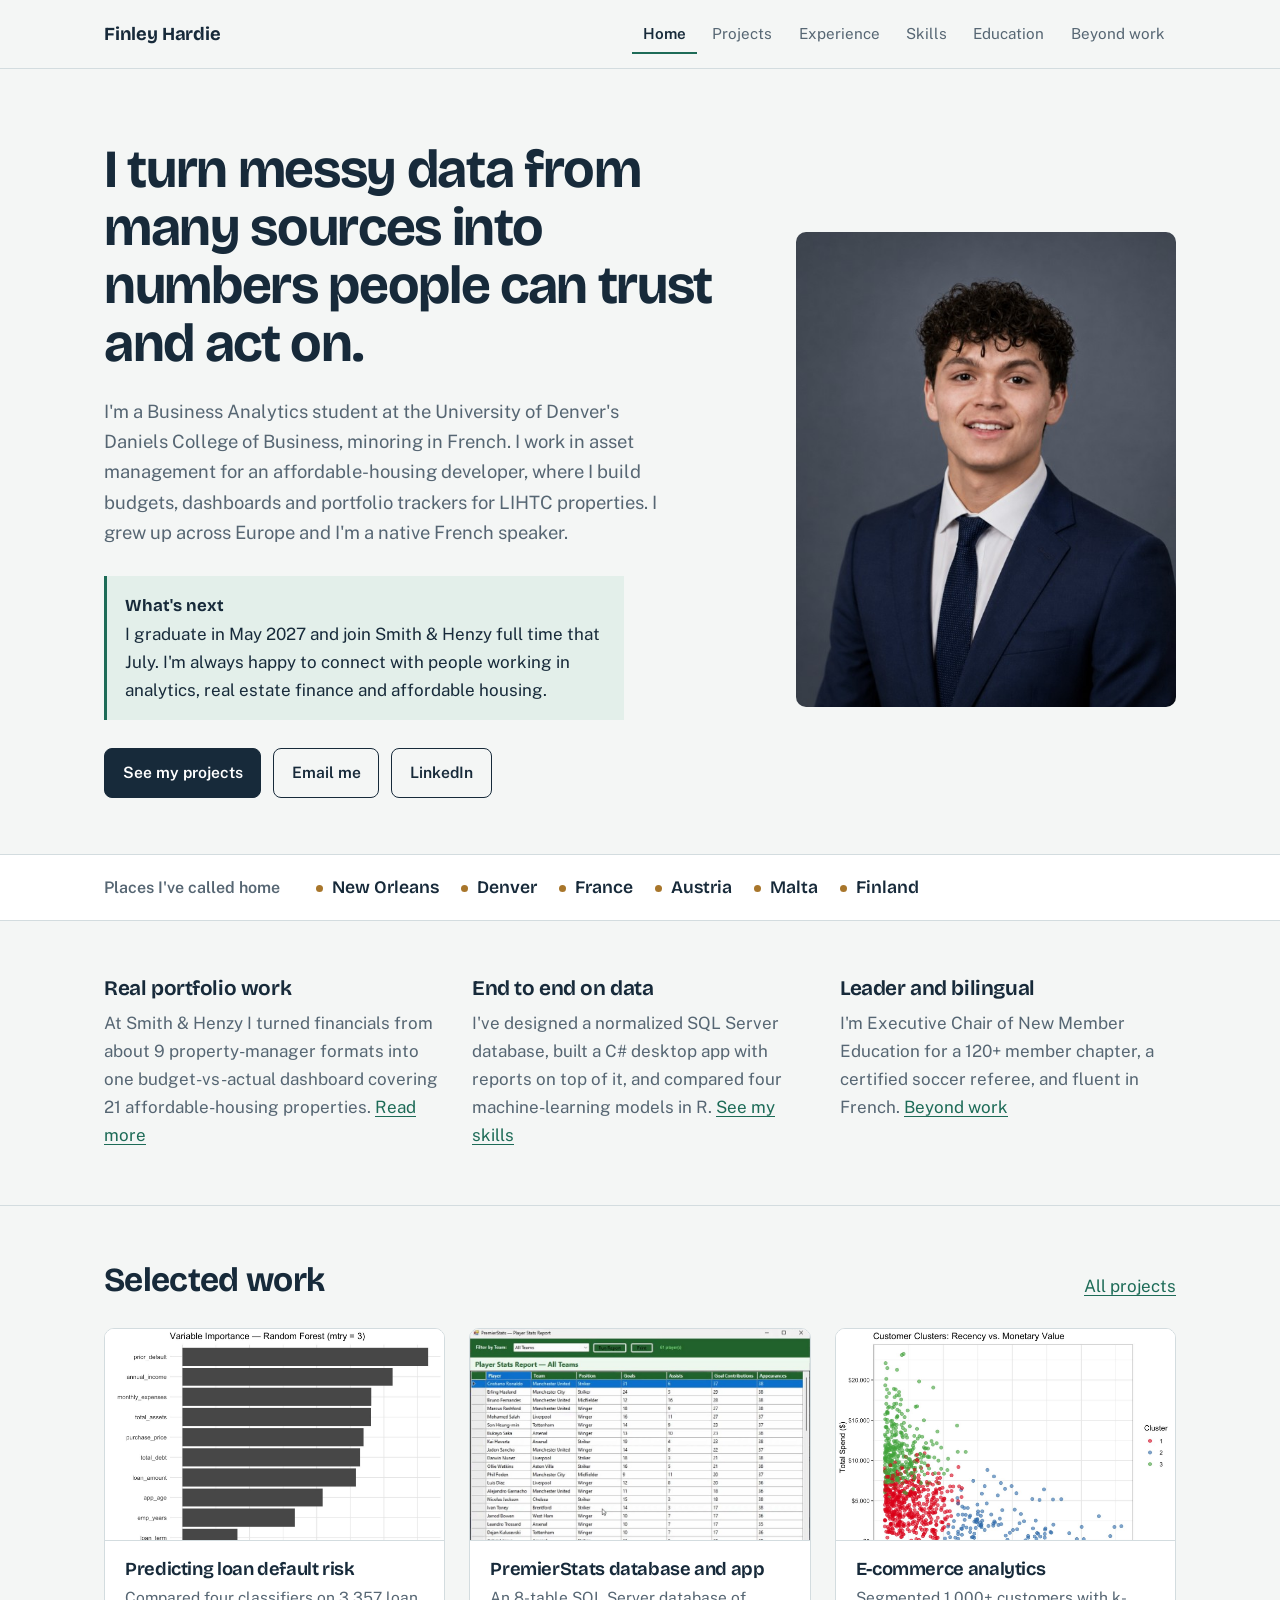
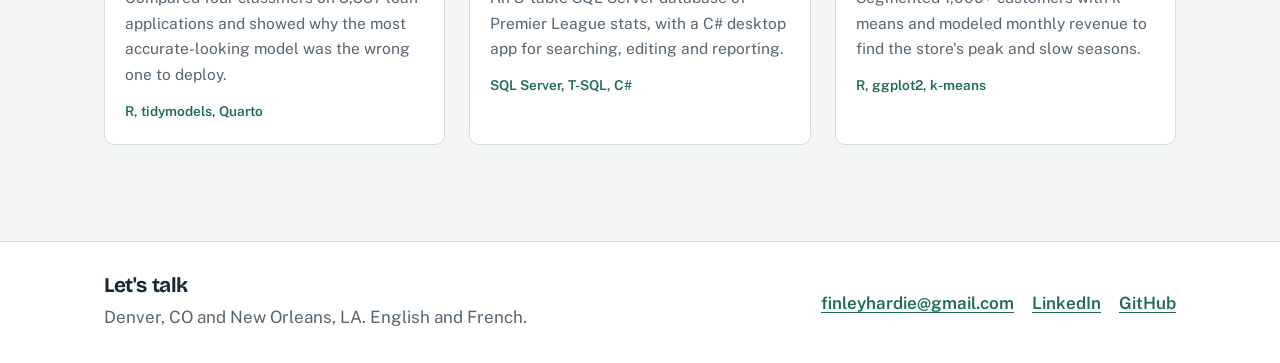
==== index.html @ 110f949f "Initial commit Co-Authored-By: Claude Opus 5.5 <noreply@anthropic.com> Claude-Session: https://claud" ====
<!doctype html>
<html lang="en">
<head>
<meta charset="utf-8">
<meta name="viewport" content="width=device-width, initial-scale=1">
<title>Finley Hardie | Business Analytics</title>
<meta name="description" content="Finley Hardie: Business Analytics student at the University of Denver. SQL, R, Python and Excel projects and affordable-housing asset management experience.">
<meta property="og:title" content="Finley Hardie | Business Analytics">
<meta property="og:description" content="Finley Hardie: Business Analytics student at the University of Denver. SQL, R, Python and Excel projects and affordable-housing asset management experience.">
<meta property="og:image" content="https://finleyhardie-bit.github.io/img/finley-hardie.jpg">
<link rel="preconnect" href="https://fonts.googleapis.com">
<link rel="preconnect" href="https://fonts.gstatic.com" crossorigin>
<link href="https://fonts.googleapis.com/css2?family=Bricolage+Grotesque:opsz,wght@12..96,600;12..96,700&family=Public+Sans:ital,wght@0,400;0,600;1,400&display=swap" rel="stylesheet">
<link rel="stylesheet" href="assets/style.css">
<link rel="icon" href="data:image/svg+xml,%3Csvg xmlns='http://www.w3.org/2000/svg' viewBox='0 0 64 64'%3E%3Crect width='64' height='64' rx='12' fill='%23172A3A'/%3E%3Ctext x='32' y='43' font-family='Arial' font-weight='700' font-size='30' text-anchor='middle' fill='%23fff'%3EFH%3C/text%3E%3C/svg%3E">
</head>
<body>
<a class="skip" href="#main">Skip to content</a>
<header class="site-head"><div class="wrap">
<a class="brand" href="index.html">Finley Hardie</a>
<nav class="nav" aria-label="Main"><a href="index.html" aria-current="page">Home</a><a href="projects.html">Projects</a><a href="experience.html">Experience</a><a href="skills.html">Skills</a><a href="education.html">Education</a><a href="beyond.html">Beyond work</a></nav>
</div></header>
<main id="main">

<section class="hero"><div class="wrap">
<div>
<h1 class="statement">I turn messy data from many sources into numbers people can trust and act on.</h1>
<p class="intro">I'm a Business Analytics student at the University of Denver's Daniels College of Business, minoring in French. I work in asset management for an affordable-housing developer, where I build budgets, dashboards and portfolio trackers for LIHTC properties. I grew up across Europe and I'm a native French speaker.</p>
<div class="seeking"><strong>What's next</strong>I graduate in May 2027 and join Smith &amp; Henzy full time that July. I'm always happy to connect with people working in analytics, real estate finance and affordable housing.</div>
<div class="cta">
<a class="btn primary" href="projects.html">See my projects</a>
<a class="btn" href="mailto:finleyhardie@gmail.com">Email me</a>
<a class="btn" href="https://www.linkedin.com/in/finleyhardie">LinkedIn</a>
</div>
</div>
<div class="portrait"><img src="img/finley-hardie.jpg" alt="Portrait of Finley Hardie" width="540" height="725"></div>
</div></section>

<section class="places" aria-labelledby="places-h"><div class="wrap">
<h2 id="places-h">Places I've called home</h2>
<ul><li>New Orleans</li><li>Denver</li><li>France</li><li>Austria</li><li>Malta</li><li>Finland</li></ul>
</div></section>

<section class="section"><div class="wrap">
<div class="highlights">
<div><h3>Real portfolio work</h3><p>At Smith &amp; Henzy I turned financials from about 9 property-manager formats into one budget-vs-actual dashboard covering 21 affordable-housing properties. <a href="experience.html">Read more</a></p></div>
<div><h3>End to end on data</h3><p>I've designed a normalized SQL Server database, built a C# desktop app with reports on top of it, and compared four machine-learning models in R. <a href="skills.html">See my skills</a></p></div>
<div><h3>Leader and bilingual</h3><p>I'm Executive Chair of New Member Education for a 120+ member chapter, a certified soccer referee, and fluent in French. <a href="beyond.html">Beyond work</a></p></div>
</div>
</div></section>

<section class="section"><div class="wrap">
<div class="section-head"><h2>Selected work</h2><a href="projects.html">All projects</a></div>
<div class="tiles">
<a class="tile" href="projects.html#loan-default">
<img src="img/loan-rf-importance.jpg" alt="Variable importance chart from a random forest model" loading="lazy">
<div class="body"><h3>Predicting loan default risk</h3><p>Compared four classifiers on 3,357 loan applications and showed why the most accurate-looking model was the wrong one to deploy.</p><p class="tools">R, tidymodels, Quarto</p></div></a>
<a class="tile" href="projects.html#premierstats">
<img src="img/premierstats-report.jpg" alt="PremierStats desktop app showing a player stats report" loading="lazy">
<div class="body"><h3>PremierStats database and app</h3><p>An 8-table SQL Server database of Premier League stats, with a C# desktop app for searching, editing and reporting.</p><p class="tools">SQL Server, T-SQL, C#</p></div></a>
<a class="tile" href="projects.html#ecommerce">
<img src="img/ecom-customer-clusters.jpg" alt="Scatter plot of customer clusters by recency and spend" loading="lazy">
<div class="body"><h3>E-commerce analytics</h3><p>Segmented 1,000+ customers with k-means and modeled monthly revenue to find the store's peak and slow seasons.</p><p class="tools">R, ggplot2, k-means</p></div></a>
</div>
</div></section>

</main>
<footer class="site-foot"><div class="wrap">
<div><h2>Let's talk</h2><p>Denver, CO and New Orleans, LA. English and French.</p></div>
<ul>
<li><a href="mailto:finleyhardie@gmail.com">finleyhardie@gmail.com</a></li>
<li><a href="https://www.linkedin.com/in/finleyhardie">LinkedIn</a></li>
<li><a href="https://github.com/finleyhardie-bit">GitHub</a></li>
</ul>
</div></footer>
</body>
</html>
---- assets/style.css ----
/* Finley Hardie — portfolio
   Palette: cool paper, slate ink, pitch green, brass */
:root{
  --paper:#F4F6F5;
  --card:#FFFFFF;
  --ink:#172A3A;
  --muted:#566673;
  --rule:#D3DCDF;
  --green:#1D6B57;
  --green-soft:#E3EFEA;
  --brass:#A8762B;
  --focus:#2F6FDB;
  --display:"Bricolage Grotesque", "Avenir Next", system-ui, sans-serif;
  --body:"Public Sans", system-ui, -apple-system, "Segoe UI", sans-serif;
  --measure:68ch;
}
*{box-sizing:border-box}
html{-webkit-text-size-adjust:100%}
body{margin:0;background:var(--paper);color:var(--ink);font:400 1.0625rem/1.65 var(--body)}
img{max-width:100%;height:auto;display:block}
a{color:var(--green);text-underline-offset:.18em;text-decoration-thickness:1px}
a:hover{text-decoration-thickness:2px}
:focus-visible{outline:3px solid var(--focus);outline-offset:3px;border-radius:2px}
.skip{position:absolute;left:-999px}
.skip:focus{left:16px;top:12px;background:var(--card);padding:.5rem .8rem;z-index:10}

.wrap{max-width:1120px;margin:0 auto;padding:0 24px}

/* header */
.site-head{border-bottom:1px solid var(--rule);background:var(--paper)}
.site-head .wrap{display:flex;align-items:center;justify-content:space-between;gap:24px;min-height:68px}
.brand{font:700 1.15rem/1 var(--display);color:var(--ink);text-decoration:none;letter-spacing:-.01em;white-space:nowrap}
.nav{display:flex;gap:4px;flex-wrap:wrap;justify-content:flex-end}
.nav a{color:var(--muted);text-decoration:none;padding:.45rem .7rem;border-radius:6px;font-size:.95rem}
.nav a:hover{color:var(--ink);background:#E8EDEC}
.nav a[aria-current="page"]{color:var(--ink);font-weight:600;box-shadow:inset 0 -2px 0 var(--green);border-radius:0}

/* type */
h1,h2,h3{font-family:var(--display);line-height:1.12;letter-spacing:-.02em;margin:0}
h1{font-size:clamp(2.2rem,5vw,3.6rem);font-weight:700}
h2{font-size:clamp(1.55rem,3vw,2.1rem);font-weight:700}
h3{font-size:1.3rem;font-weight:650}
p{margin:0 0 1em;max-width:var(--measure)}
.lede{font-size:1.2rem;color:var(--muted);max-width:60ch}

/* page intro */
.page-intro{padding:64px 0 40px}
.page-intro p{margin-top:16px}

/* hero */
.hero{padding:72px 0 56px}
.hero .wrap{display:grid;grid-template-columns:minmax(0,1.55fr) minmax(0,1fr);gap:56px;align-items:center}
.hero .statement{font:700 clamp(2rem,4.4vw,3.35rem)/1.08 var(--display);letter-spacing:-.025em;margin:0 0 24px;max-width:18ch}
.hero .intro{font-size:1.15rem;color:var(--muted);max-width:52ch}
.hero .seeking{margin-top:28px;padding:16px 18px;border-left:3px solid var(--green);background:var(--green-soft);max-width:52ch}
.hero .seeking strong{display:block;font-family:var(--display);font-size:1.05rem}
.portrait{position:relative}
.portrait img{border-radius:10px;aspect-ratio:4/5;object-fit:cover;width:100%;max-width:380px;margin-left:auto}
.cta{display:flex;flex-wrap:wrap;gap:12px;margin-top:28px}
.btn{display:inline-block;padding:.7rem 1.1rem;border-radius:8px;text-decoration:none;font-weight:600;font-size:.98rem;border:1.5px solid var(--ink);color:var(--ink)}
.btn.primary{background:var(--ink);color:#fff}
.btn:hover{background:var(--ink);color:#fff}
.btn.primary:hover{background:var(--green);border-color:var(--green)}

/* places line */
.places{border-top:1px solid var(--rule);border-bottom:1px solid var(--rule);background:var(--card)}
.places .wrap{display:flex;flex-wrap:wrap;gap:10px 28px;padding-top:18px;padding-bottom:18px;align-items:baseline}
.places h2{font:600 1rem/1.4 var(--body);color:var(--muted);letter-spacing:0;margin-right:8px}
.places ul{display:flex;flex-wrap:wrap;gap:6px 22px;list-style:none;margin:0;padding:0}
.places li{font-family:var(--display);font-weight:600;font-size:1.1rem}
.places li::before{content:"";display:inline-block;width:7px;height:7px;border-radius:50%;background:var(--brass);margin-right:9px;vertical-align:middle}

/* sections */
.section{padding:56px 0}
.section + .section{border-top:1px solid var(--rule)}
.section-head{display:flex;justify-content:space-between;align-items:end;gap:16px;margin-bottom:28px;flex-wrap:wrap}

/* highlight trio */
.highlights{display:grid;grid-template-columns:repeat(3,minmax(0,1fr));gap:32px}
.highlights h3{margin-bottom:8px}
.highlights p{color:var(--muted);margin:0}

/* featured work tiles on home */
.tiles{display:grid;grid-template-columns:repeat(3,minmax(0,1fr));gap:24px}
.tile{display:flex;flex-direction:column;background:var(--card);border:1px solid var(--rule);border-radius:10px;overflow:hidden;text-decoration:none;color:inherit}
.tile:hover{border-color:var(--ink)}
.tile img{aspect-ratio:16/10;object-fit:cover;object-position:top left;border-bottom:1px solid var(--rule);background:#fff}
.tile .body{padding:18px 20px 22px}
.tile h3{font-size:1.15rem;margin-bottom:6px}
.tile p{color:var(--muted);font-size:.97rem;margin:0}
.tile .tools{margin-top:12px;font-size:.85rem;color:var(--green);font-weight:600}

/* project case studies */
.project-index{display:flex;flex-wrap:wrap;gap:8px;margin-top:24px;padding:0;list-style:none}
.project-index a{display:inline-block;padding:.4rem .75rem;border:1px solid var(--rule);border-radius:999px;background:var(--card);text-decoration:none;color:var(--ink);font-size:.92rem}
.project-index a:hover{border-color:var(--ink)}
.case{padding:64px 0;border-top:1px solid var(--rule);scroll-margin-top:12px}
.case-head{display:grid;grid-template-columns:minmax(0,1fr) auto;gap:8px 24px;align-items:end;margin-bottom:28px}
.case-head .meta{color:var(--muted);font-size:.95rem;grid-column:1/-1}
.tags{display:flex;flex-wrap:wrap;gap:6px;list-style:none;margin:12px 0 0;padding:0;grid-column:1/-1}
.tags li{font-size:.82rem;font-weight:600;color:var(--green);background:var(--green-soft);padding:.2rem .55rem;border-radius:4px}
.case-grid{display:grid;grid-template-columns:minmax(0,1fr) minmax(0,1.1fr);gap:40px;align-items:start}
.case dl{margin:0}
.case dt{font:650 1.02rem/1.3 var(--display);margin-top:20px}
.case dt:first-child{margin-top:0}
.case dd{margin:6px 0 0;color:#2C3E4C;max-width:var(--measure)}
.case dd ul{margin:6px 0 0;padding-left:1.15em}
.case dd li{margin-bottom:4px}
.figs{display:grid;gap:16px}
.figs.two{grid-template-columns:1fr 1fr}
figure{margin:0;background:var(--card);border:1px solid var(--rule);border-radius:8px;overflow:hidden}
figure img{width:100%}
figcaption{font-size:.85rem;color:var(--muted);padding:10px 12px;border-top:1px solid var(--rule)}
.links{display:flex;flex-wrap:wrap;gap:10px;margin-top:22px}
.links a{font-weight:600;font-size:.95rem}
.result{font-family:var(--display);font-weight:650;color:var(--green)}

/* skills */
.skill-groups{display:grid;grid-template-columns:repeat(2,minmax(0,1fr));gap:28px}
.skill-group{background:var(--card);border:1px solid var(--rule);border-radius:10px;padding:24px}
.skill-group h3{margin-bottom:6px}
.skill-group > p{color:var(--muted);font-size:.97rem}
.skill-list{list-style:none;margin:12px 0 0;padding:0}
.skill-list li{padding:10px 0;border-top:1px solid var(--rule)}
.skill-list strong{display:block}
.skill-list span{color:var(--muted);font-size:.95rem}
.soft{display:grid;grid-template-columns:repeat(3,minmax(0,1fr));gap:28px}
.soft h3{font-size:1.12rem;margin-bottom:6px}
.soft p{color:var(--muted);font-size:.98rem;margin:0}

/* timeline-ish entries (experience / education) */
.entry{display:grid;grid-template-columns:220px minmax(0,1fr);gap:32px;padding:36px 0;border-top:1px solid var(--rule)}
.entry:first-of-type{border-top:0}
.entry .when{color:var(--muted);font-size:.95rem}
.entry .when strong{display:block;color:var(--ink);font-family:var(--display);font-size:1.05rem}
.entry h3{margin-bottom:4px}
.entry .org{color:var(--muted);margin-bottom:14px}
.entry ul{margin:0;padding-left:1.15em;max-width:var(--measure)}
.entry li{margin-bottom:6px}
.entry .sub{font:650 1rem/1.3 var(--display);margin:18px 0 6px}
.pill-row{display:flex;flex-wrap:wrap;gap:6px;margin-top:14px;list-style:none;padding:0}
.pill-row li{font-size:.82rem;padding:.2rem .55rem;border:1px solid var(--rule);border-radius:4px;background:var(--card)}
.status{display:inline-block;font-size:.8rem;font-weight:600;color:var(--brass);border:1px solid currentColor;border-radius:4px;padding:.05rem .4rem;margin-left:8px;vertical-align:middle}

.courses{display:grid;grid-template-columns:repeat(2,minmax(0,1fr));gap:20px}
.course{background:var(--card);border:1px solid var(--rule);border-radius:10px;padding:22px}
.course h3{font-size:1.1rem}
.course .code{color:var(--muted);font-size:.9rem;margin:4px 0 10px}
.course p{font-size:.98rem;margin-bottom:.6em}
.course .learned{font-size:.9rem;color:var(--green);font-weight:600;margin:0}

/* beyond */
.beyond{display:grid;grid-template-columns:repeat(2,minmax(0,1fr));gap:40px 48px}
.beyond h3{margin-bottom:8px}
.beyond p{color:#2C3E4C}

/* footer */
.site-foot{border-top:1px solid var(--rule);background:var(--card);margin-top:40px}
.site-foot .wrap{display:flex;justify-content:space-between;gap:24px;flex-wrap:wrap;padding-top:32px;padding-bottom:32px}
.site-foot h2{font-size:1.3rem;margin-bottom:6px}
.site-foot p{color:var(--muted);margin:0}
.site-foot ul{list-style:none;margin:0;padding:0;display:flex;gap:18px;flex-wrap:wrap;align-items:center}
.site-foot a{font-weight:600}

@media (max-width:900px){
  .hero .wrap{grid-template-columns:1fr;gap:32px}
  .portrait{order:-1}
  .portrait img{max-width:220px;margin:0}
  .highlights,.tiles,.soft{grid-template-columns:1fr}
  .case-grid,.skill-groups,.courses,.beyond{grid-template-columns:1fr}
  .entry{grid-template-columns:1fr;gap:8px}
}
@media (max-width:640px){
  .wrap{padding:0 16px}
  .site-head .wrap{flex-direction:column;align-items:flex-start;gap:6px;padding-top:14px;padding-bottom:8px}
  .nav{justify-content:flex-start;margin-left:-.7rem}
  .nav a{padding:.4rem .6rem}
  .hero{padding:40px 0}
  .figs.two{grid-template-columns:1fr}
  .case-head{grid-template-columns:1fr}
}
@media (prefers-reduced-motion:no-preference){
  .hero .statement{animation:rise .7s cubic-bezier(.2,.7,.2,1) both}
  @keyframes rise{from{opacity:0;transform:translateY(10px)}to{opacity:1;transform:none}}
}
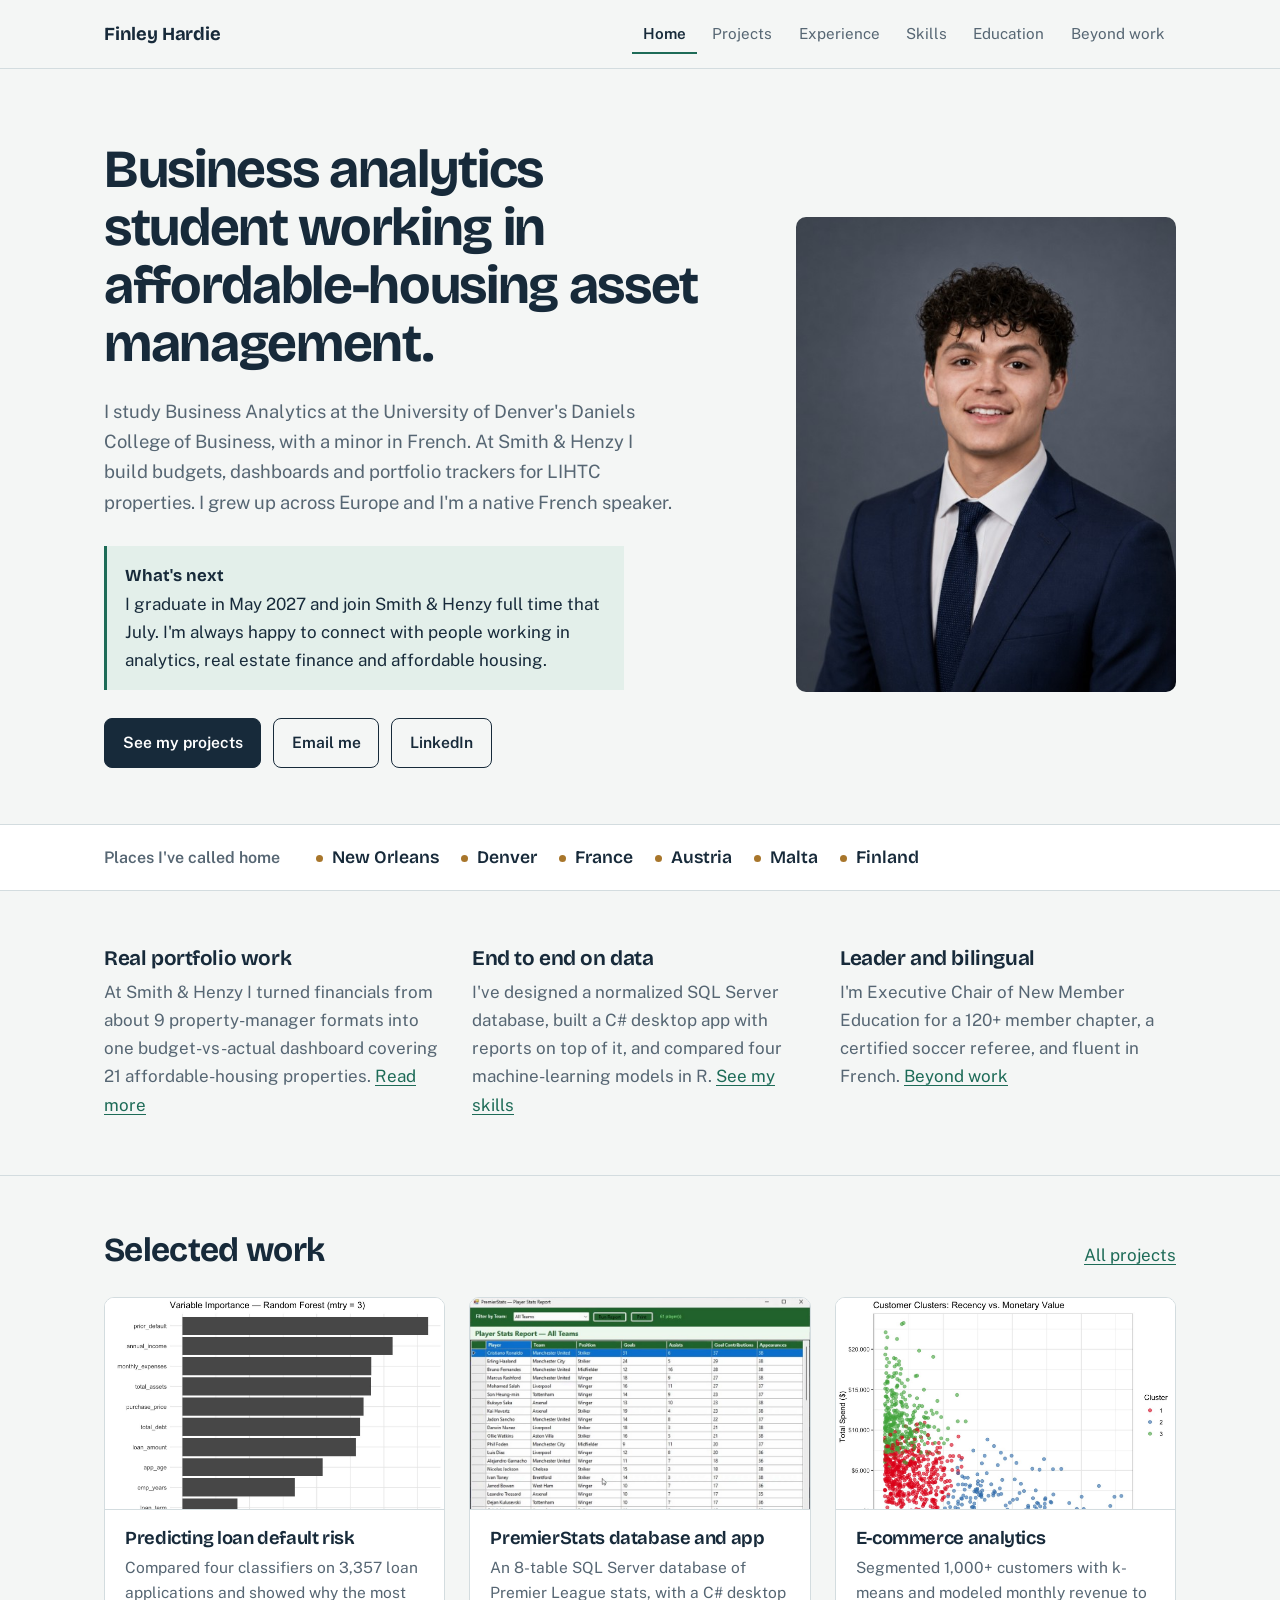
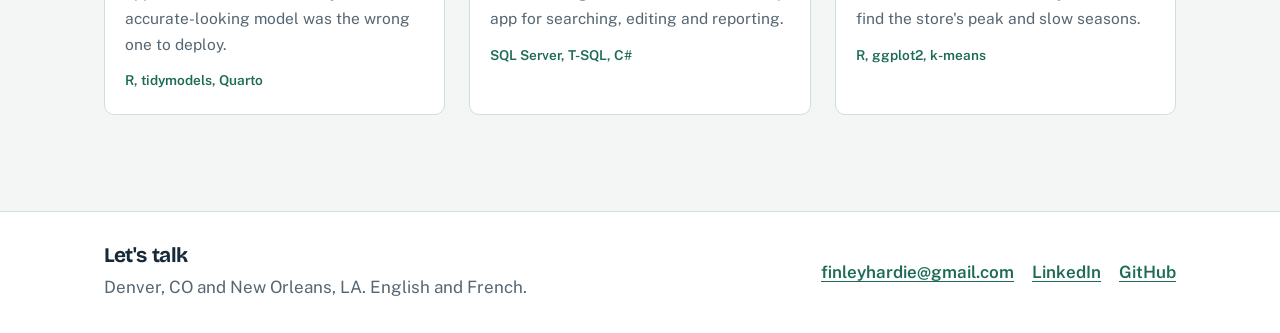
==== commit adc84933: "Plainer headline and new link preview graphic Co-Authored-By: Claude Opus 5.5 <noreply@anthropic.com" ====
--- a/index.html
+++ b/index.html
@@ -7,7 +7,12 @@
 <meta name="description" content="Finley Hardie: Business Analytics student at the University of Denver. SQL, R, Python and Excel projects and affordable-housing asset management experience.">
 <meta property="og:title" content="Finley Hardie | Business Analytics">
 <meta property="og:description" content="Finley Hardie: Business Analytics student at the University of Denver. SQL, R, Python and Excel projects and affordable-housing asset management experience.">
-<meta property="og:image" content="https://finleyhardie-bit.github.io/img/finley-hardie.jpg">
+<meta property="og:type" content="website">
+<meta property="og:url" content="https://finleyhardie-bit.github.io/">
+<meta property="og:image" content="https://finleyhardie-bit.github.io/img/social-preview.png">
+<meta property="og:image:width" content="1200">
+<meta property="og:image:height" content="627">
+<meta name="twitter:card" content="summary_large_image">
 <link rel="preconnect" href="https://fonts.googleapis.com">
 <link rel="preconnect" href="https://fonts.gstatic.com" crossorigin>
 <link href="https://fonts.googleapis.com/css2?family=Bricolage+Grotesque:opsz,wght@12..96,600;12..96,700&family=Public+Sans:ital,wght@0,400;0,600;1,400&display=swap" rel="stylesheet">
@@ -24,8 +29,8 @@
 
 <section class="hero"><div class="wrap">
 <div>
-<h1 class="statement">I turn messy data from many sources into numbers people can trust and act on.</h1>
-<p class="intro">I'm a Business Analytics student at the University of Denver's Daniels College of Business, minoring in French. I work in asset management for an affordable-housing developer, where I build budgets, dashboards and portfolio trackers for LIHTC properties. I grew up across Europe and I'm a native French speaker.</p>
+<h1 class="statement">Business analytics student working in affordable-housing asset management.</h1>
+<p class="intro">I study Business Analytics at the University of Denver's Daniels College of Business, with a minor in French. At Smith &amp; Henzy I build budgets, dashboards and portfolio trackers for LIHTC properties. I grew up across Europe and I'm a native French speaker.</p>
 <div class="seeking"><strong>What's next</strong>I graduate in May 2027 and join Smith &amp; Henzy full time that July. I'm always happy to connect with people working in analytics, real estate finance and affordable housing.</div>
 <div class="cta">
 <a class="btn primary" href="projects.html">See my projects</a>
--- a/assets/style.css
+++ b/assets/style.css
@@ -50,7 +50,7 @@
 /* hero */
 .hero{padding:72px 0 56px}
 .hero .wrap{display:grid;grid-template-columns:minmax(0,1.55fr) minmax(0,1fr);gap:56px;align-items:center}
-.hero .statement{font:700 clamp(2rem,4.4vw,3.35rem)/1.08 var(--display);letter-spacing:-.025em;margin:0 0 24px;max-width:18ch}
+.hero .statement{font:700 clamp(2rem,4.4vw,3.35rem)/1.08 var(--display);letter-spacing:-.025em;margin:0 0 24px;max-width:20ch}
 .hero .intro{font-size:1.15rem;color:var(--muted);max-width:52ch}
 .hero .seeking{margin-top:28px;padding:16px 18px;border-left:3px solid var(--green);background:var(--green-soft);max-width:52ch}
 .hero .seeking strong{display:block;font-family:var(--display);font-size:1.05rem}
